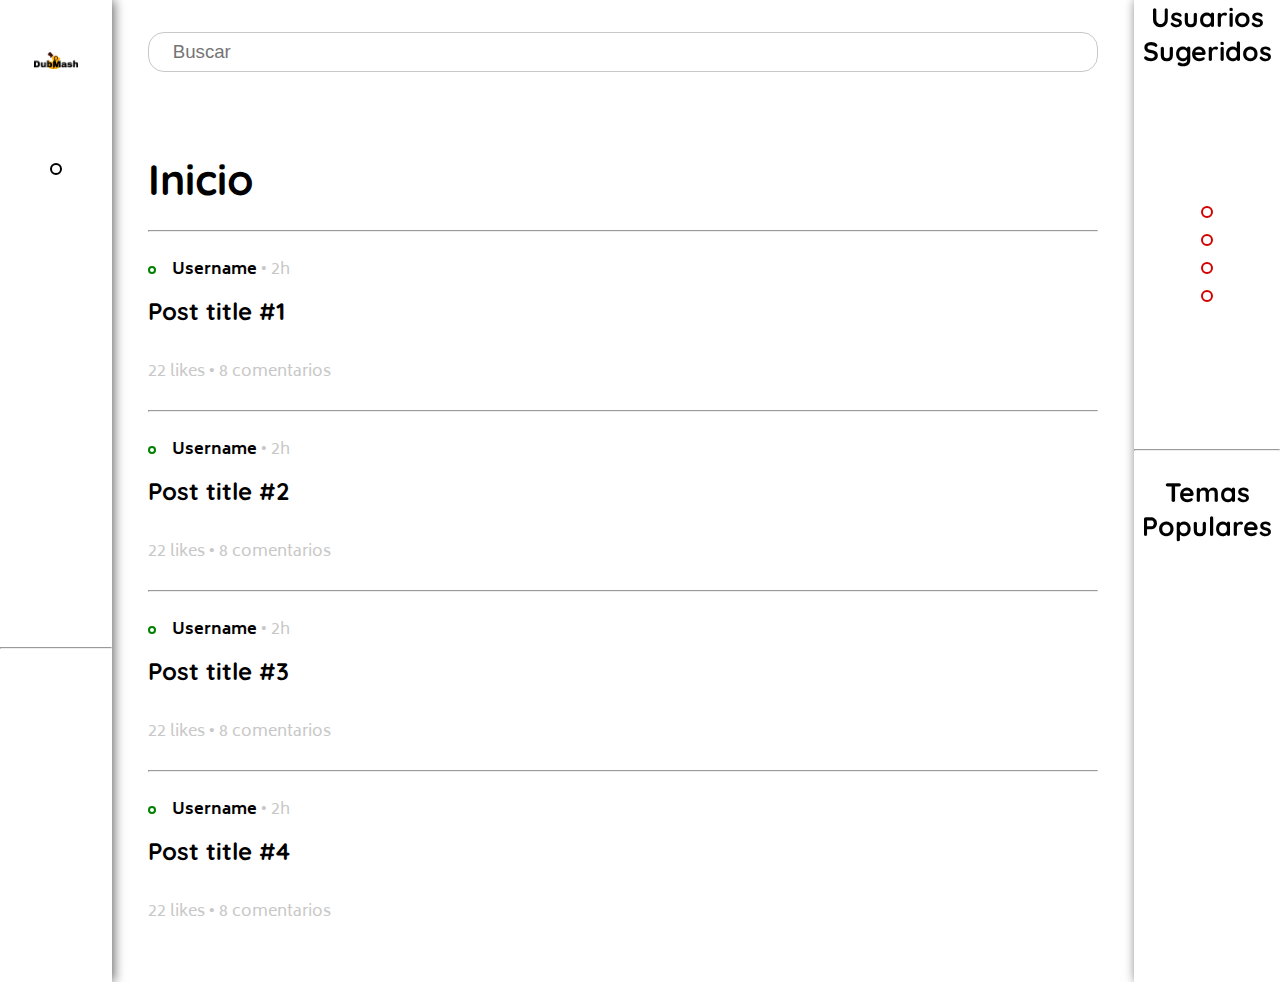
==== index.html @ 35175c41 "Se agregaron los links a otras página" ====
<!DOCTYPE html>
<html lang="en">
<head>
    <meta charset="UTF-8">
    <meta http-equiv="X-UA-Compatible" content="IE=edge">
    <meta name="viewport" content="width=device-width, initial-scale=1.0">
    <link rel="stylesheet" href="css/main.css">
    <link rel="shortcut icon" href="media/Duck.png" type="image/png">
    <script src="https://kit.fontawesome.com/f0dfed3350.js" crossorigin="anonymous"></script>
    
    <title>DubMash</title>
</head>
<body>
    <main>
        <section id="left">
            <div class="inner-l">
                <div id="logo">
                    <a href="index.html">
                        <img src="media/DubMash.png" alt="">
                    </a>
                </div>
                <div id="user-profile">
                    <div id="profile-picture">
                        <img src="https://via.placeholder.com/150" alt="">
                    </div>
                    <div id="user-data">
                        <h2><a href="ContenidoCargado.html">Username</a></h2>
                        <p>User Flair</p>
                    </div>
                </div>
                <div id="tabs">
                    <ul>
                        <li class="tab-container active-tab"><a href="index.html"><i class="fas fa-home"></i> <h4 class="tab-title">Inicio</a></h4></li>
                        <li class="tab-container"><a href="busqueda.html"><i class="fas fa-compass"></i> <h4 class="tab-title">Explorar</a></h4></li>
                        <li class="tab-container"><i class="fas fa-bookmark"></i> <h4 class="tab-title"><a href="">Guardados</a></h4></li>
                        <li class="tab-container"><i class="fas fa-bell"></i> <h4 class="tab-title"><a href="">Notificaciones</a></h4> <div class="notif-cant">4</div></li>
                        <li class="tab-container"><i class="fas fa-cog"></i> <h4 class="tab-title"><a href="">Configuracion</a></h4></li>
                    </ul>
                </div>
                <div class="separator">
                    <hr>
                    <div class="collapse">
                        <i class="fas fa-chevron-left"></i>
                    </div>
                </div>
                <div id="logout">
                    <div class="tab-container">
                        <i class="fas fa-sign-out-alt"></i>
                        <h4 class="tab-title"><a href="DubMash.html">Cerrar Sesion</a></h4>
                    </div>
                </div>
                <div id="info">
                    <p><a href="">FAQ</a> • <a href="acercade.html">Acerca de </a> • <a href="contacto.html">Contacto</a> • <a href="">Ayuda</a> • <a href="">Terminos y Condiciones</a> • <a href="">Privacidad</a></p>
                </div>
            </div>
        </section>


        <section id="center">
            <div id="search-bar">
                <i class="fas fa-search"></i>
                <input type="text" placeholder="Buscar">
            </div>

            <div id="section-title">
                <h1>Inicio</h1>
                <hr>
            </div>

            <div class="post">
                <div class="post-head">
                    <div class="post-author">
                        <div class="post-profile-picture">
                            <img src="https://via.placeholder.com/150" alt="">
                        </div>
                        <p><a href=""><b>Username</b></a>  •  2h</p>
                    </div>
                    <div class="post-options">
                        <a href=""><i class="fas fa-ellipsis-h"></i></a>
                    </div>
                </div>

                <div class="post-body">
                    <div class="post-title">
                        <h2>Post title #1</h2>
                    </div>

                    <div class="post-image">
                        <img src="https://via.placeholder.com/800x900" alt="">
                    </div>
                </div>

                <div class="post-foot">
                    <div class="post-data">
                        <p>22 likes  •  8 comentarios</p>
                    </div>
                    <div class="post-buttons">
                        <i class="far fa-heart"></i>
                        <i class="far fa-comment"></i>
                        <i class="far fa-bookmark"></i>
                    </div>
                </div>
            </div>

            <hr>
            <div class="post">
                <div class="post-head">
                    <div class="post-author">
                        <div class="post-profile-picture">
                            <img src="https://via.placeholder.com/150" alt="">
                        </div>
                        <p><a href=""><b>Username</b></a>  •  2h</p>
                    </div>
                    <div class="post-options">
                        <a href=""><i class="fas fa-ellipsis-h"></i></a>
                    </div>
                </div>

                <div class="post-body">
                    <div class="post-title">
                        <h2>Post title #2</h2>
                    </div>

                    <div class="post-image">
                        <img src="https://via.placeholder.com/500x1000" alt="">
                    </div>
                </div>

                <div class="post-foot">
                    <div class="post-data">
                        <p>22 likes  •  8 comentarios</p>
                    </div>
                    <div class="post-buttons">
                        <i class="far fa-heart"></i>
                        <i class="far fa-comment"></i>
                        <i class="far fa-bookmark"></i>
                    </div>
                </div>
            </div>

            <hr>
            <div class="post">
                <div class="post-head">
                    <div class="post-author">
                        <div class="post-profile-picture">
                            <img src="https://via.placeholder.com/150" alt="">
                        </div>
                        <p><a href=""><b>Username</b></a>  •  2h</p>
                    </div>
                    <div class="post-options">
                        <a href=""><i class="fas fa-ellipsis-h"></i></a>
                    </div>
                </div>

                <div class="post-body">
                    <div class="post-title">
                        <h2>Post title #3</h2>
                    </div>

                    <div class="post-image">
                        <img src="https://via.placeholder.com/1920x1080" alt="">
                    </div>
                </div>

                <div class="post-foot">
                    <div class="post-data">
                        <p>22 likes  •  8 comentarios</p>
                    </div>
                    <div class="post-buttons">
                        <i class="far fa-heart"></i>
                        <i class="far fa-comment"></i>
                        <i class="far fa-bookmark"></i>
                    </div>
                </div>
            </div>

            <hr>
            <div class="post">
                <div class="post-head">
                    <div class="post-author">
                        <div class="post-profile-picture">
                            <img src="https://via.placeholder.com/150" alt="">
                        </div>
                        <p><a href=""><b>Username</b></a>  •  2h</p>
                    </div>
                    <div class="post-options">
                        <a href=""><i class="fas fa-ellipsis-h"></i></a>
                    </div>
                </div>

                <div class="post-body">
                    <div class="post-title">
                        <h2>Post title #4</h2>
                    </div>

                    <div class="post-image">
                        <img src="https://via.placeholder.com/600x600" alt="">
                    </div>
                </div>

                <div class="post-foot">
                    <div class="post-data">
                        <p>22 likes  •  8 comentarios</p>
                    </div>
                    <div class="post-buttons">
                        <i class="far fa-heart"></i>
                        <i class="far fa-comment"></i>
                        <i class="far fa-bookmark"></i>
                    </div>
                </div>
            </div>

        </section>


        <section id="right">
            <div class="inner-r">
                <div class="suggestions">
                    <div class="sug-title">
                        <h1>Usuarios Sugeridos</h1>
                    </div>
                    <div class="sug-list">
                        <div class="sug-user">
                            <div class="sug-user-picture">
                                <img src="https://via.placeholder.com/150" alt="">
                            </div>
                            <div class="sug-user-data">
                                <h3>Username</h3>
                                <p>User Flair</p>
                            </div>
                            <div class="sug-user-button">
                                <button>Seguir</button>
                            </div>
                        </div>
                        <div class="sug-user">
                            <div class="sug-user-picture">
                                <img src="https://via.placeholder.com/150" alt="">
                            </div>
                            <div class="sug-user-data">
                                <h3>Username</h3>
                                <p>User Flair</p>
                            </div>
                            <div class="sug-user-button">
                                <button>Seguir</button>
                            </div>
                        </div>
                        <div class="sug-user">
                            <div class="sug-user-picture">
                                <img src="https://via.placeholder.com/150" alt="">
                            </div>
                            <div class="sug-user-data">
                                <h3>Username</h3>
                                <p>User Flair</p>
                            </div>
                            <div class="sug-user-button">
                                <button>Seguir</button>
                            </div>
                        </div>
                        <div class="sug-user">
                            <div class="sug-user-picture">
                                <img src="https://via.placeholder.com/150" alt="">
                            </div>
                            <div class="sug-user-data">
                                <h3>Username</h3>
                                <p>User Flair</p>
                            </div>
                            <div class="sug-user-button">
                                <button>Seguir</button>
                            </div>
                        </div>
                        <div class="see-more">
                            <a href="">Ver mas...</a>
                        </div>
                    </div>
                </div>
                <div class="separator">
                    <div class="collapse-2">
                        <i class="fas fa-chevron-right"></i>
                    </div>
                    <hr>
                </div>
                <div class="suggestions">
                   <div class="sug-title">
                        <h1>Temas Populares</h1>
                   </div>
                   <div class="sug-list">
                        <div class="sug-topic">
                            <div class="sug-topic-picture">
                                <img src="https://via.placeholder.com/150" alt="">
                            </div>
                            <div class="sug-topic-data">
                                <h3>Topic</h3>
                            </div>
                            <div class="sug-topic-button">
                                <i class="fas fa-star"></i>
                            </div>
                        </div>
                        <div class="sug-topic">
                            <div class="sug-topic-picture">
                                <img src="https://via.placeholder.com/150" alt="">
                            </div>
                            <div class="sug-topic-data">
                                <h3>Topic</h3>
                            </div>
                            <div class="sug-topic-button">
                                <i class="fas fa-star"></i>
                            </div>
                        </div>
                        <div class="sug-topic">
                            <div class="sug-topic-picture">
                                <img src="https://via.placeholder.com/150" alt="">
                            </div>
                            <div class="sug-topic-data">
                                <h3>Topic</h3>
                            </div>
                            <div class="sug-topic-button">
                                <i class="fas fa-star"></i>
                            </div>
                        </div>
                        <div class="sug-topic">
                            <div class="sug-topic-picture">
                                <img src="https://via.placeholder.com/150" alt="">
                            </div>
                            <div class="sug-topic-data">
                                <h3>Topic</h3>
                            </div>
                            <div class="sug-topic-button">
                                <i class="fas fa-star"></i>
                            </div>
                        </div>
                        <div class="see-more">
                            <a href="">Ver mas...</a>
                        </div>
                   </div> 
                </div>
            </div>
        </section>
    </main>
    <article class="overlay hidden">
        <div class="modal-container">
            <span class="close">&times;</span>
            <div class="modal-body">
                <div class="modal-image">
                    <img src="https://via.placeholder.com/800x900" alt="">
                    
                    <div class="post-buttons">
                        <i class="far fa-heart"></i>
                        <i class="far fa-bookmark"></i>
                    </div>
                </div>
                <div class="modal-data">
                    <div class="modal-data-head">
                        <div class="modal-user">
                            <div class="modal-profile-picture">
                                <img src="https://via.placeholder.com/150" alt="">
                            </div>
                            <p><a href=""><b>Username</b></a>  •  2h</p>
                        </div>
                        <div class="modal-description">
                            <div class="modal-title">
                                <h2>Post Title</h2>
                            </div>
                            <div class="modal-tags">
                                <p><a href="">Topic</a> <a href="">Topic</a> <a href="">Topic</a></p>
                            </div>
                        </div>
                    </div>
                    <div class="modal-data-body">
                        <div class="modal-data-title">
                            <h4>Comentarios</h4>
                        </div>
                        <div class="comments">
                            <div class="comment">
                                <div class="comment-image">
                                    <img src="https://via.placeholder.com/150" alt="">
                                </div>
                                <div class="comment-data">
                                    <h4>Username</h4>
                                    <p>Lorem ipsum dolor sit amet consectetur adipisicing elit. Voluptatibus atque, fugit suscipit possimus voluptatem hic laudantiu</p>
                                </div>
                            </div>
                            <div class="comment">
                                <div class="comment-image">
                                    <img src="https://via.placeholder.com/150" alt="">
                                </div>
                                <div class="comment-data">
                                    <h4>Username</h4>
                                    <p>Lorem ipsum dolor sit amet consectetur adipisicing elit. Voluptatibus atque, fugit suscipit possimus voluptatem hic laudantiu</p>
                                </div>
                            </div>
                            <div class="comment">
                                <div class="comment-image">
                                    <img src="https://via.placeholder.com/150" alt="">
                                </div>
                                <div class="comment-data">
                                    <h4>Username</h4>
                                    <p>Lorem ipsum dolor sit amet consectetur adipisicing elit. Voluptatibus atque, fugit suscipit possimus voluptatem hic laudantiu</p>
                                </div>
                            </div>
                            <div class="comment">
                                <div class="comment-image">
                                    <img src="https://via.placeholder.com/150" alt="">
                                </div>
                                <div class="comment-data">
                                    <h4>Username</h4>
                                    <p>Lorem ipsum dolor sit amet consectetur adipisicing elit. Voluptatibus atque, fugit suscipit possimus voluptatem hic laudantiu</p>
                                </div>
                            </div>
                            <div class="comment">
                                <div class="comment-image">
                                    <img src="https://via.placeholder.com/150" alt="">
                                </div>
                                <div class="comment-data">
                                    <h4>Username</h4>
                                    <p>Lorem ipsum dolor sit amet consectetur adipisicing elit. Voluptatibus atque, fugit suscipit possimus voluptatem hic laudantiu</p>
                                </div>
                            </div>
                        </div>
                        <div class="comment-input">
                            <input type="text" placeholder="Introduzca su Comentario">
                            <i class="fas fa-paper-plane"></i>
                        </div>
                    </div>
                </div>
            </div>
        </div>
    </article>
    
    <script src="js/script.js"></script>
</body>
</html>
---- css/main.css ----
@import url('https://fonts.googleapis.com/css2?family=Biryani:wght@400;600;700&family=Quicksand:wght@600;700&display=swap');

:root {
    --main-color: #162A9C;
  }

*{
    padding: 0;
    margin: 0;
    box-sizing: border-box;
    list-style: none;
    text-decoration: none;
}

body{
    height: 100vh;
    scrollbar-width: none;
    -ms-overflow-style: none;
}

body::-webkit-scrollbar{
    display: none;
}

a, p, i{
    color: #c8c8c8;
    transition: 0.25s;
}

a:hover{
    color: var(--main-color);
}

i{
    font-size: 24pt;
}

i:hover{
    cursor: pointer;
}

h1, h2{
    font-family: 'Quicksand', sans-serif;
    font-weight: bold;
}

h3, h4, h5, h6, p, a, button{
    font-family: 'Biryani', sans-serif;
}

b{
    color: #000;
}

button{
    background-color: var(--main-color);
    color: #ffffff;
}

input:focus{
    outline: none;
}

main{
    display: grid;
    grid-template-columns: 0.25fr 0.45fr 0.25fr;
    height: 100%;
    justify-content: space-between;
}

#left{
    box-shadow: 2px 0px 11px 0px rgba(0,0,0,0.6);
    background-color: #fff;
    min-height: 100vh;
}

.inner-l{
    display: grid;
    grid-template-rows:0.14fr 0.11fr 0.34fr 0.06fr 0.06fr 0.29fr ;
    height: 100vh;
    position: sticky;
    top: 0;
}

#center{
    padding: 2rem 0 ;
    grid-column: 2;
}

#right{
    right: 0;
    box-shadow: 2px 0px 11px 0px rgba(0,0,0,0.6);
    background-color: #fff;
    min-height: 100vh;
}

.inner-r{
    display: grid;
    grid-template-rows: 0.5fr 0.06fr 0.5fr;
    min-height: 100vh;
    position: sticky;
    top: 0
}

#logo{
    display: flex;
}

#logo a{
    display: flex;
    align-items: center;
    justify-content: center;
}

#logo img{
    max-width: 40%;
    align-self: center;
}

#user-profile{
    display: flex;
    align-items: center;
    padding-left: 5rem;
}

#profile-picture{
    border: 2px solid #000;
    display: flex;
    border-radius: 50%;
    padding: 4px;
}

#profile-picture img{
    align-self: center;
    max-width: 57px;
    border-radius: 50%;
}

#user-data{
    padding-left: 1rem;
}

#user-data a{
    color: #000;
}

#tabs{
    padding: 1rem 0;
    padding-left: 5rem;
}

#tabs ul{
    height: 100%;
    display: flex;
    flex-direction: column;
    justify-content: space-around;
}

.tab-container{
    display: flex;
    align-items: center;
}

.tab-container:hover{
    cursor: pointer;
}

.tab-container:hover a, .tab-container:hover i{
    color: var(--main-color);
}

.tab-title{
    margin-left: 1rem;
}

.active-tab{
    border-right: 10px solid var(--main-color);
}

.active-tab a, .active-tab i{
    color: var(--main-color);
}

.notif-cant{
    background-color: #000;
    border-radius: 50%;
    text-align: center;
    margin-left: 5rem;
    padding: 0.2rem;
    width: 20px;
    height: 20px;
    color: #ffffff;
    font-family: 'Biryani', sans-serif;
    font-size: 7pt;
    transition: 0.25s;
}

.tab-container:hover .notif-cant{
    background-color: #E2336B;
}

.separator{
    display: flex;
    justify-content: space-between;
    align-items: center;
}

.separator hr{
    width: 100%;
    height: 1px;
}

.collapse{
    background-color: var(--main-color);
    border-radius: 50% 0 0 50%;
    padding: 0.75rem;
}

.collapse:hover, .collapse-2:hover{
    cursor: pointer;
}

.collapse:hover i, .collapse-2:hover i{
    color: #ffffff;
}

#logout{
    display: flex;
    align-items: center;
    justify-content: space-around;
    padding-left: 5rem;
}

#logout div{
    width: 100%;
}

#info{
    display: flex;
    align-content:flex-end;
    padding: 0.75rem 5rem;
}

#info p{
    margin-top: auto;
    font-size: 8pt;
}

#search-bar{
    display: flex;
    padding: 0.5rem 1rem;
    border: 1px solid #c8c8c8;
    align-items: center;
    border-radius: 16px;
}

#search-bar input{
    border: none;
    width: 100%;
    font-size: 14pt;
    padding-left: 0.5rem;
}

#search-bar i{
    font-size: 12pt;
}

.suggestions{
    display: grid;
    max-height: 100%;
}

.sug-title{
    text-align: center;
    font-size: 16pt;
}

.sug-list{
    max-height: 60%;
    padding: 1rem 0;
}

.sug-user, .sug-topic{
    display: flex;
    align-items: center;
    padding-left: 3rem;
    margin-top: 1rem;
}

.sug-user:hover, .sug-topic:hover{
    cursor: pointer;
}

.sug-user-picture{
    border: 2px solid rgb(212, 0, 0);
    display: flex;
    border-radius: 50%;
    padding: 4px;
    transition: 0.25s;
}

.sug-user-picture img{
    align-self: center;
    max-width: 45px;
    max-height: auto;
    border-radius: 50%;
}

.sug-user-picture:hover, .sug-topic-picture:hover{
    transform: scale(1.1);
}

.sug-user-data, .sug-topic-data{
    padding-left: 1rem;
    line-height: 14pt;
}

.sug-user-data:hover h3, .sug-topic-data:hover h3{
    text-decoration: underline;
}

.sug-user-button, .sug-topic-button{
    width: 100%;
    text-align: end;
    padding-right: 1rem;
}

.sug-user-button button{
    font-weight: bold;
    padding: 0.25rem 1rem;
    border-radius: 8px;
    transition: 0.25s;
}

.sug-user-button button:hover{
    background-color: var(--main-color);
    cursor: pointer;
}

.sug-topic-picture{
    transition: 0.25s;
}

.sug-topic-picture img{
    max-width: 45px;
}

.sug-topic-button:hover i{
    color: var(--main-color);
}

.see-more{
    text-align: right;
    margin-top: 1rem;
    padding-right: 1rem;
}

.collapse-2{
    background-color: var(--main-color);
    border-radius: 0 50% 50% 0;
    padding: 0.75rem;
}

#section-title{
    margin-top: 5rem;
    font-size: 16pt;
}

#section-title hr{
    margin-top: 1.5rem;
}

.post{
    margin: 1.5rem 0;
}

.post-head{
    display: flex;
    justify-content: space-between;
    margin-bottom: 0.75rem;
}


.post-author{
    display: flex;
    align-items: center;
}

.post-profile-picture{
    border: 2px solid green;
    padding: 2px;
    border-radius: 50%;
    transition: 0.25s;
    display: flex;
    margin-right: 1rem;
}

.post-profile-picture:hover{
    transform: scale(1.1);
    cursor: pointer;
}

.post-profile-picture img{
    border-radius: 50%;
    max-width: 30px;
}

i:hover{
    color: var(--main-color);
}

.post-image{
    display: flex;
    justify-content: center;
    margin-top: 1rem;
}

.post-image:hover{
    cursor: pointer;
}

.post-image img{
    max-width: 80%;
    max-height: 80vh;
}

.post-foot{
    margin-top: 1rem;
    display: flex;
    justify-content: space-between;
}

.post-buttons{
    width: 15%;
    display: flex;
    justify-content: space-around;
}

@keyframes fade-in {
    from {
      opacity: 0;
    }
    to {
      opacity: 1;
    }
  }

.hidden{
    visibility: hidden;
    opacity: 0;
}

.overlay{
    display: flex;
    justify-content: center;
    align-items: center;
    position: fixed;
    z-index: 1;
    left: 0;
    top: 0;
    width: 100vw;
    height: 100vh;
    overflow: auto;
    background-color: rgb(0,0,0);
    background-color: rgba(0,0,0,0.4);
    transition: 0.3s;
}

.modal-container{
    background-color: #ffffff;
    width: 70%;
    height: 80%;
    padding: 2rem;
    border-radius: 8px;
}

.close {
    color: #aaa;
    float: right;
    font-size: 28px;
    font-weight: bold;
  }

.close:hover, .close:focus {
  color: black;
  text-decoration: none;
  cursor: pointer;
}

.modal-body{
    height: 100%;
    display: flex;
    justify-content: space-around;
    align-items: center;
}

.modal-body > div{
    margin: 0 0.5rem;
}

.modal-image{
    display: flex;
    align-items: center;
    justify-content: center;
    flex-direction: column;
    height: 100%;
    width: 60%;
}

.modal-image img{
    align-self: center;
    min-width: 50%;
    max-width: 100%;
    max-height: 100%;
    box-shadow: 0px 5px 8px 1px rgba(0,0,0,0.16);
}

.modal-image .post-buttons{
    width: 50%;
    margin-top: 1rem;
}

.modal-user{
    display: flex;
    align-items: center;
}

.modal-profile-picture{
    border: 2px solid rgb(143, 69, 0);
    display: flex;
    border-radius: 50%;
    padding: 4px;
    transition: 0.25s;
    margin-right: 1rem;
}

.modal-profile-picture:hover{
    transform: scale(1.1);
}

.modal-profile-picture img{
    align-self: center;
    max-width: 45px;
    border-radius: 50%;
}

.modal-description{
    margin: 0.5rem 0;
}

.modal-tags{
    margin-top: 0.5rem;
}

.modal-tags a{
    font-size: 9pt;
    color: #334de2;
}

.modal-tags p{
    word-spacing: 0.5rem;
}

.modal-data-title h4{
    color: #c8c8c8;
}

.comments{
    max-height:25vh;
    overflow-y: auto;
    padding: 0 0.75rem;
    scroll-behavior: smooth;
}

.comment{
    display: flex;
    align-items: flex-start;
    margin: 1rem 0;
    background-color: #fff;
    box-shadow: 0px 0px 14px 0px rgba(0,0,0,0.52);
    padding: 1rem 0.5rem;
    border-radius: 8px;
}

.comment-image{
    border: 2px solid rgb(178, 11, 184);
    display: flex;
    border-radius: 50%;
    padding: 4px;
    transition: 0.25s;
    margin-right: 1rem;
}

.comment-image img{
    align-self: center;
    max-width: 35px;
    border-radius: 50%;
}

.comment-data p{
    font-size: 10pt;
    color: #a8a8a8;
}

.comment-input{
    margin-top: 1rem;
    display: flex;
    padding: 0.5rem 0.75rem;
    border: 1px solid #c8c8c8;
    align-items: center;
    border-radius: 16px;
}

.comment-input input{
    border: none;
    width: 100%;
    font-size: 12pt;
    padding-left: 0.5rem;
}

.comment-input i{
    font-size: 12pt;
}

@media only screen and (max-width: 1400px) {
    main{
        grid-template-columns: 0.1fr 0.85fr 0.1fr;
        column-gap: 0.5rem;
    }

    .tab-title, #user-data, .sug-user-button, .sug-user-data, .see-more, .sug-topic-button, .sug-topic-data, #info, .notif-cant, .separator div{
        display: none;
    }

    #user-profile, #tabs, .tab-container, #logout, .sug-user, .sug-topic{
        padding-left: 0;
        justify-content: center;
    }

    .sug-title{
        font-size: 10pt;
        padding: 0 0.5rem;
    }

    .modal-container{
        width: 80%;
        height: 90%;
        padding: 1rem;
        border-radius: 8px;
    }

    .modal-body{
        flex-direction: column;
        align-content: space-around;
        justify-content: center;
        padding-top: 0;
    }

    .modal-image{
        max-height: 30%;
        max-width: 100%;
        min-width: none;
        padding-top: 1rem;
    }

    .modal-image img{
        max-height: 100%;
    }

    #profile-picture img{
        align-self: center;
        max-width: 47px;
        border-radius: 50%;
    }

    .inner-l{
        grid-template-rows:0.14fr 0.11fr auto 0.06fr 0.06fr 0.2fr ;

    }

    .post-buttons{
        width: 30%;
    }

  }
.hide{
    display: none !important;
}

.lockScroll{
    overflow: hidden;
}

.collapseL{
    grid-template-columns: 0.1fr 1fr 0.25fr;
    column-gap: 1rem;
}
.collapseR{
    grid-template-columns: 0.25fr 1fr 0.1fr;
    column-gap: 1rem;
}
.collapseBoth{
    grid-template-columns: 0.1fr 0.9fr 0.1fr;
    column-gap: 1rem;
}
.collapsePad{
    padding-left: 0 !important;
    justify-content: center;
}

.collapseTitle{
    font-size: 10pt;
    padding: 0 0.5rem;
}

.activeIcon{
    color: var(--main-color);
}
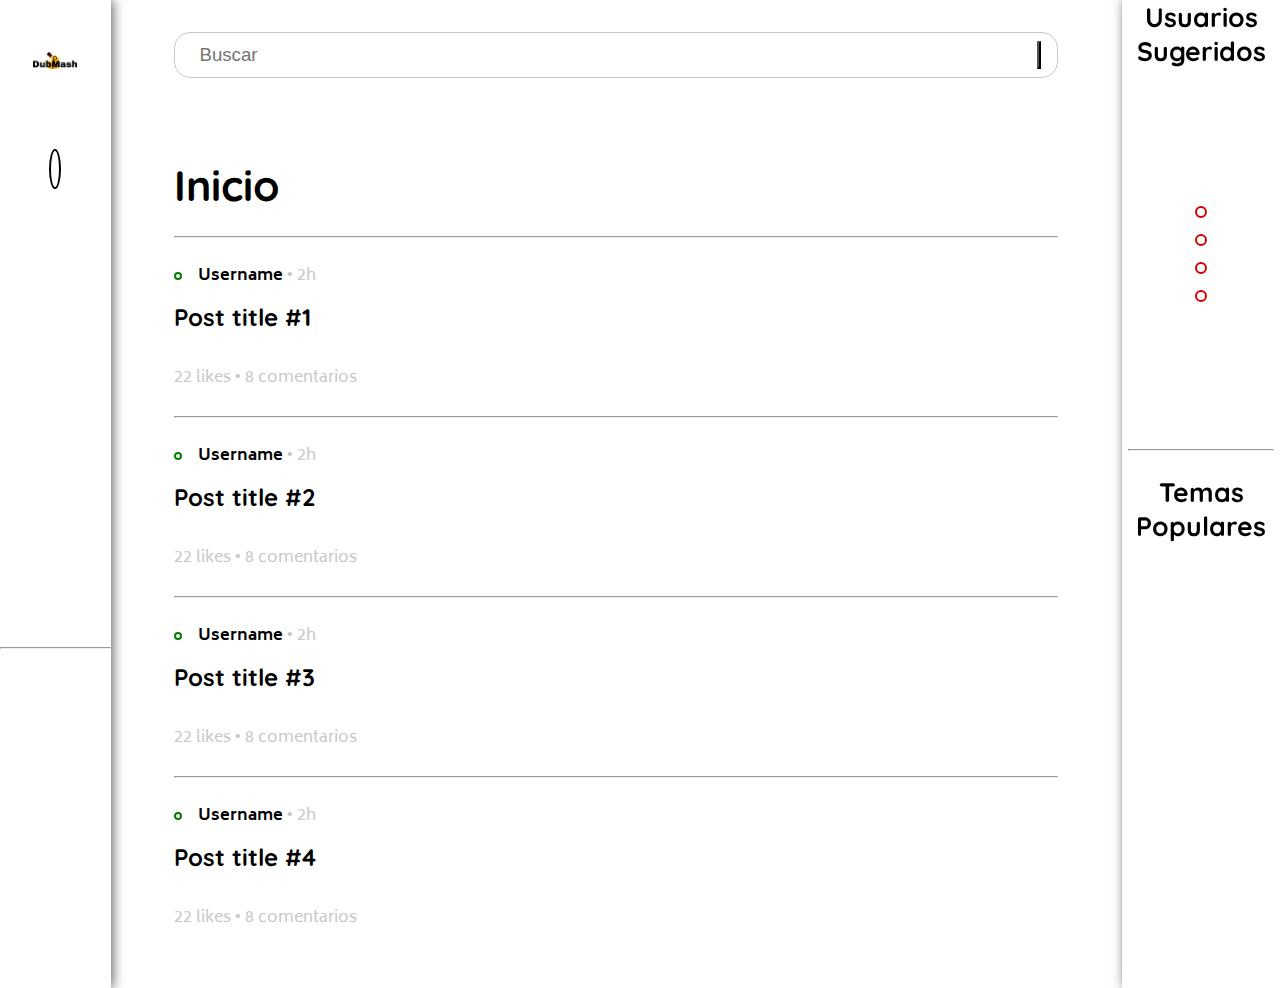
==== commit 9a3e99bd: "Se hicieron varios cambios en todo" ====
--- a/index.html
+++ b/index.html
@@ -21,20 +21,20 @@
                 </div>
                 <div id="user-profile">
                     <div id="profile-picture">
-                        <img src="https://via.placeholder.com/150" alt="">
+                        <a href="ContenidoCargado.html"><img src="https://via.placeholder.com/150" alt=""></a>
                     </div>
                     <div id="user-data">
-                        <h2><a href="ContenidoCargado.html">Username</a></h2>
+                        <h2><a href="">Username</a></h2>
                         <p>User Flair</p>
                     </div>
                 </div>
                 <div id="tabs">
                     <ul>
-                        <li class="tab-container active-tab"><a href="index.html"><i class="fas fa-home"></i> <h4 class="tab-title">Inicio</a></h4></li>
-                        <li class="tab-container"><a href="busqueda.html"><i class="fas fa-compass"></i> <h4 class="tab-title">Explorar</a></h4></li>
-                        <li class="tab-container"><i class="fas fa-bookmark"></i> <h4 class="tab-title"><a href="">Guardados</a></h4></li>
+                        <li class="tab-container active-tab"><a href="index.html"><i class="fas fa-home"></i> <h4 class="tab-title"><a href="">Inicio</a></a></h4></li>
+                        <li class="tab-container"><a href="busqueda.html"><i class="fas fa-compass"></i> <h4 class="tab-title"><a href="">Explorar</a></a></h4></li>
+                        <li class="tab-container"><a href="busqueda.html"></a><i class="fas fa-bookmark"></i> <h4 class="tab-title"><a href="">Guardados</a></h4></li>
                         <li class="tab-container"><i class="fas fa-bell"></i> <h4 class="tab-title"><a href="">Notificaciones</a></h4> <div class="notif-cant">4</div></li>
-                        <li class="tab-container"><i class="fas fa-cog"></i> <h4 class="tab-title"><a href="">Configuracion</a></h4></li>
+                        <li class="tab-container"><a href="acercade.html"></a><i class="fas fa-cog"></i> <h4 class="tab-title"><a href="">Configuracion</a></a></h4></li>
                     </ul>
                 </div>
                 <div class="separator">
@@ -57,10 +57,13 @@
 
 
         <section id="center">
-            <div id="search-bar">
-                <i class="fas fa-search"></i>
-                <input type="text" placeholder="Buscar">
-            </div>
+            <form role="search" id="search-bar">
+                <i class="fas fa-search" id="query1"></i>
+                <input type="text" id="textobusqueda" placeholder="Buscar">
+                <button>
+                  <svg viewBox="0 0 1024 1024"><path class="path1" d="M848.471 928l-263.059-263.059c-48.941 36.706-110.118 55.059-177.412 55.059-171.294 0-312-140.706-312-312s140.706-312 312-312c171.294 0 312 140.706 312 312 0 67.294-24.471 128.471-55.059 177.412l263.059 263.059-79.529 79.529zM189.623 408.078c0 121.364 97.091 218.455 218.455 218.455s218.455-97.091 218.455-218.455c0-121.364-103.159-218.455-218.455-218.455-121.364 0-218.455 97.091-218.455 218.455z"></path></svg>
+                </button>
+            </form>
 
             <div id="section-title">
                 <h1>Inicio</h1>
--- a/css/main.css
+++ b/css/main.css
@@ -85,6 +85,8 @@
 #center{
     padding: 2rem 0 ;
     grid-column: 2;
+    margin-left: 3%;
+    margin-right: 3%;
 }
 
 #right{
@@ -92,6 +94,8 @@
     box-shadow: 2px 0px 11px 0px rgba(0,0,0,0.6);
     background-color: #fff;
     min-height: 100vh;
+    padding-left: 6px;
+    padding-right: 6px;
 }
 
 .inner-r{
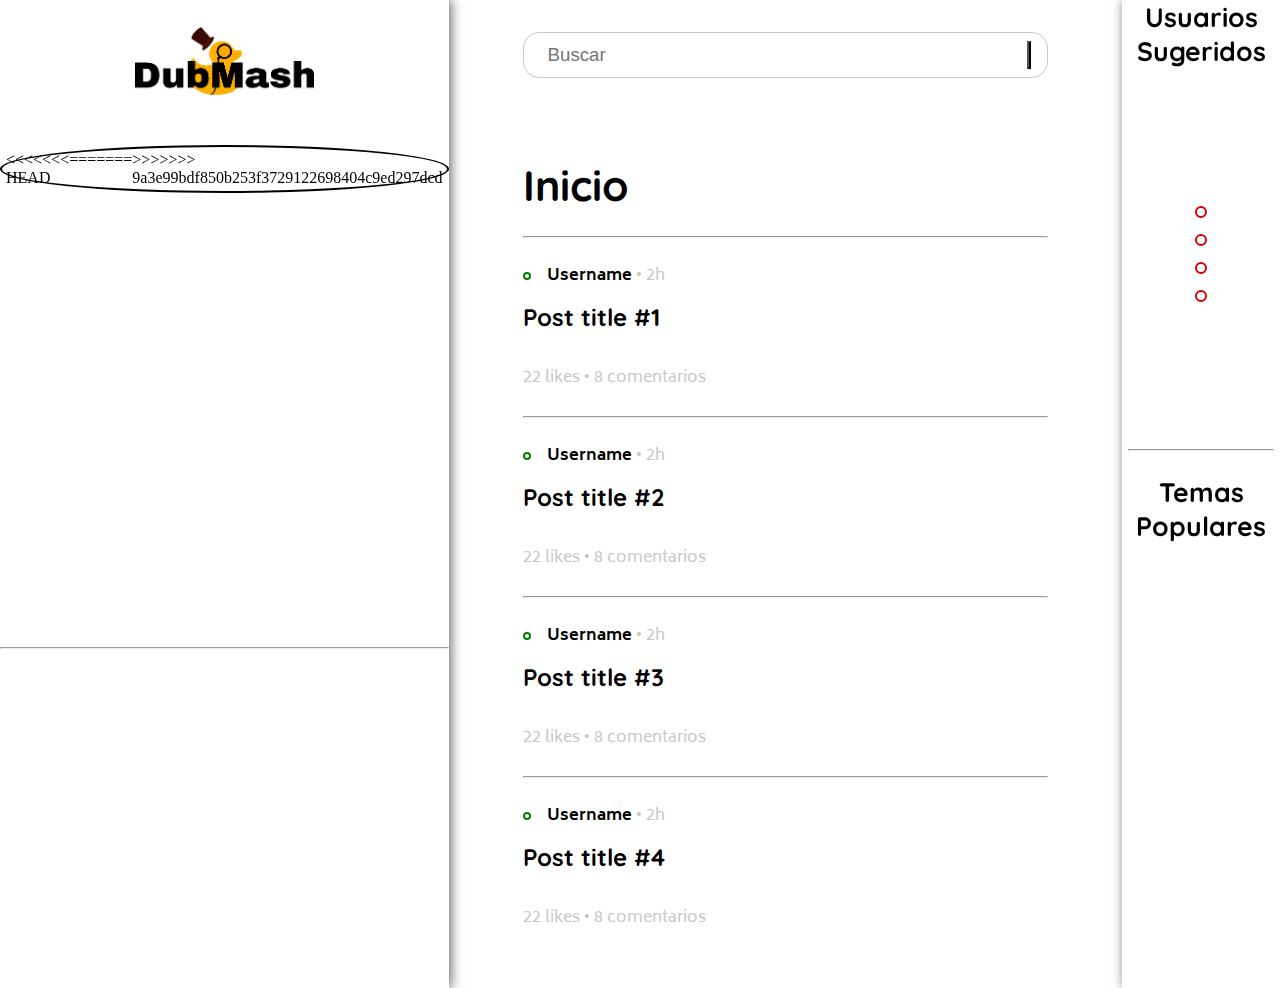
==== commit de1709ca: "se realiza pull de ultimos comits realizados  Please enter a commit message to explain why this merg" ====
--- a/index.html
+++ b/index.html
@@ -21,7 +21,11 @@
                 </div>
                 <div id="user-profile">
                     <div id="profile-picture">
+<<<<<<< HEAD
+                        <img src="https://i.pinimg.com/564x/bf/1c/3e/bf1c3e8a1a100c1d56d1c089934899fc.jpg" alt="">
+=======
                         <a href="ContenidoCargado.html"><img src="https://via.placeholder.com/150" alt=""></a>
+>>>>>>> 9a3e99bdf850b253f3729122698404c9ed297dcd
                     </div>
                     <div id="user-data">
                         <h2><a href="">Username</a></h2>
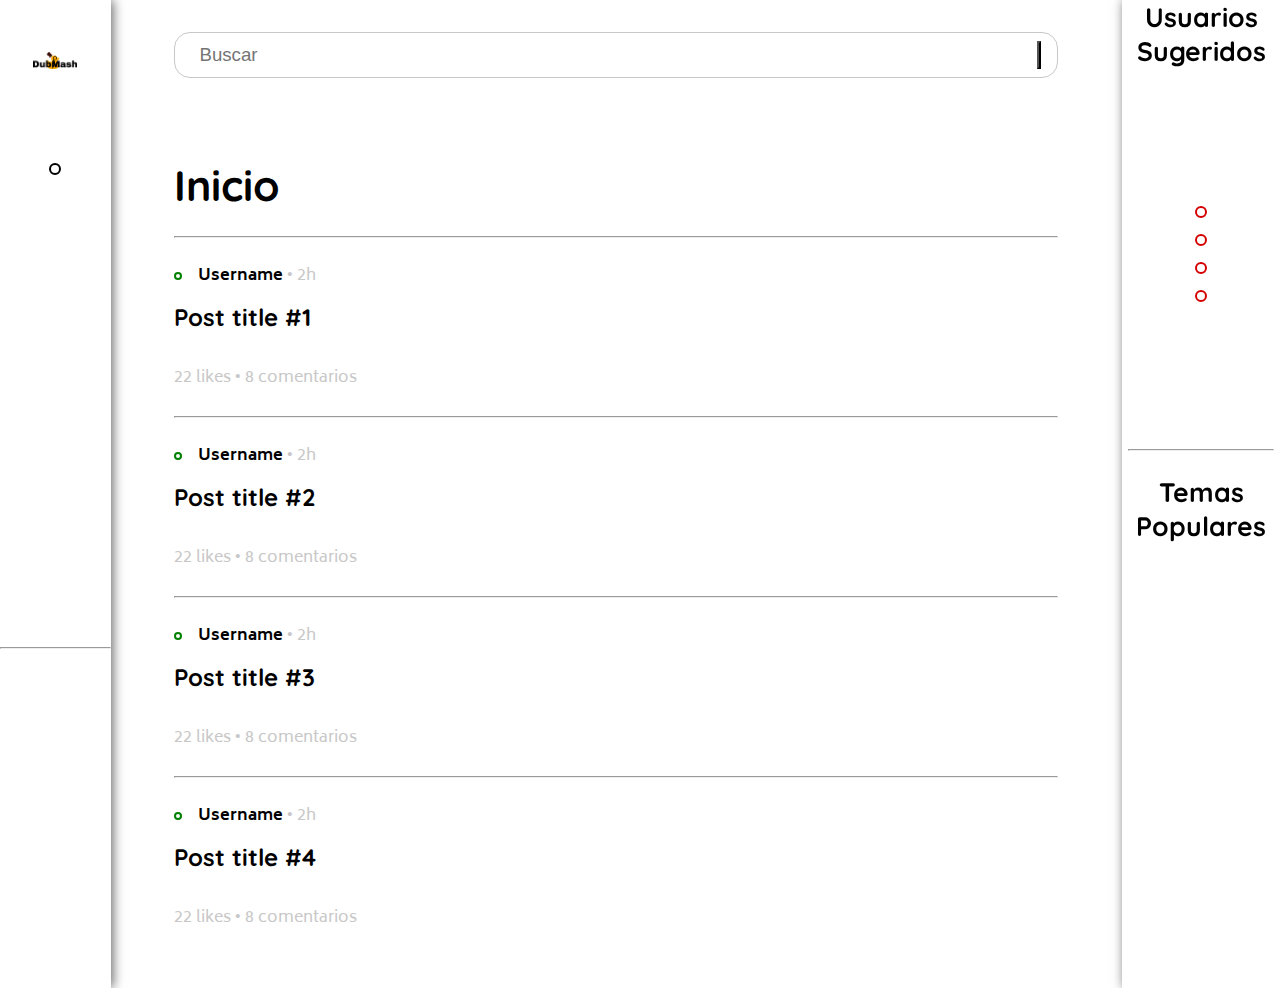
==== commit 83b19508: "merge hdhhd Merge branch 'master' of https://github.com/anagabs/Dubmash" ====
--- a/index.html
+++ b/index.html
@@ -21,11 +21,7 @@
                 </div>
                 <div id="user-profile">
                     <div id="profile-picture">
-<<<<<<< HEAD
                         <img src="https://i.pinimg.com/564x/bf/1c/3e/bf1c3e8a1a100c1d56d1c089934899fc.jpg" alt="">
-=======
-                        <a href="ContenidoCargado.html"><img src="https://via.placeholder.com/150" alt=""></a>
->>>>>>> 9a3e99bdf850b253f3729122698404c9ed297dcd
                     </div>
                     <div id="user-data">
                         <h2><a href="">Username</a></h2>
--- a/css/main.css
+++ b/css/main.css
@@ -719,4 +719,9 @@
 
 .activeIcon{
     color: var(--main-color);
-}+}
+
+.SubirArchivop p{
+    color: black;
+    font-weight: bold;
+}
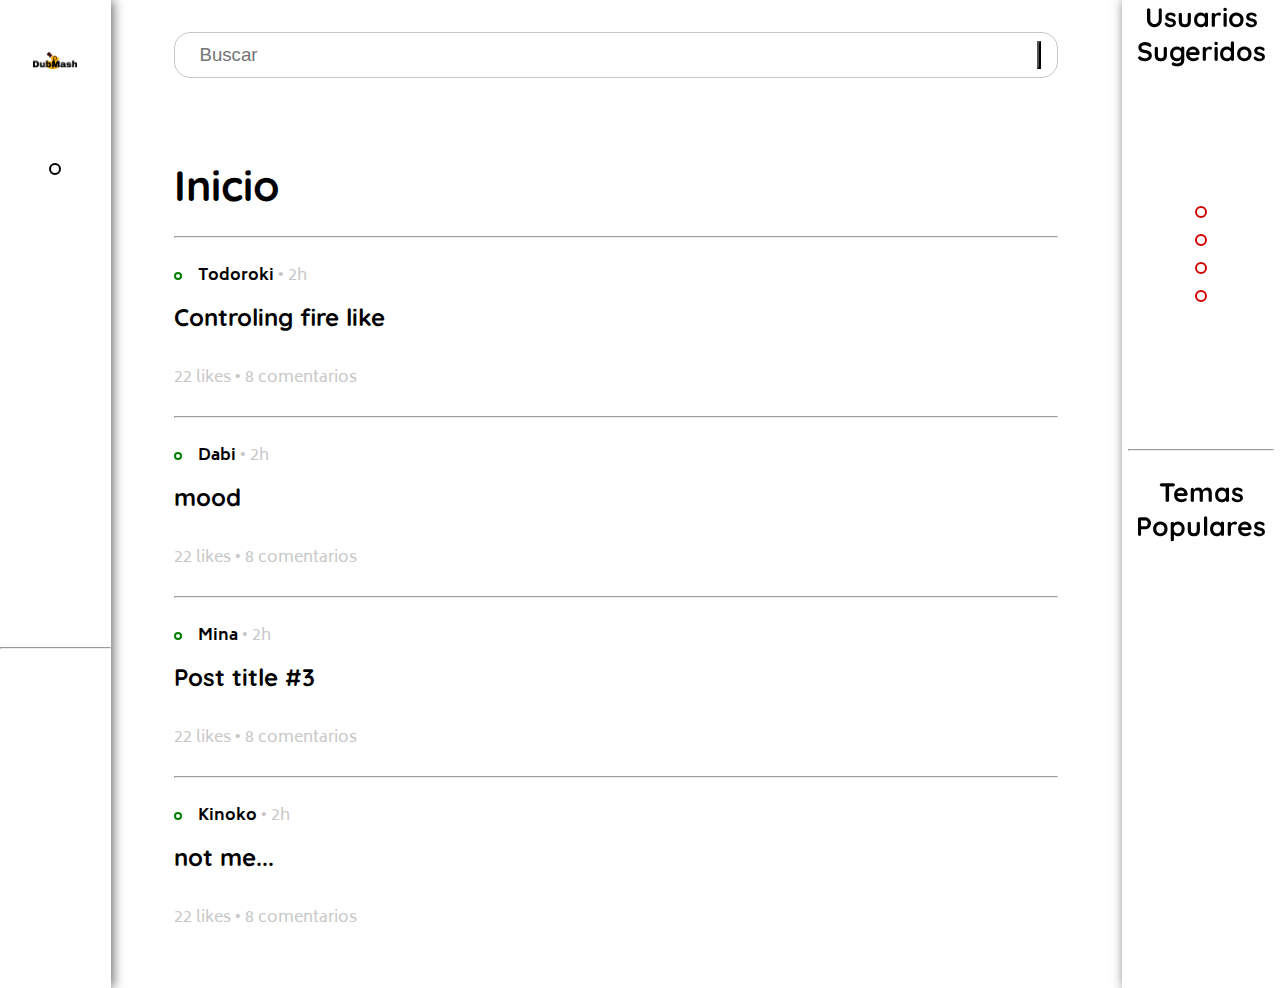
==== commit b047478b: "Actualize todo porque agregue las imagenes de todo y ya no parece un wireframe" ====
--- a/index.html
+++ b/index.html
@@ -24,8 +24,8 @@
                         <img src="https://i.pinimg.com/564x/bf/1c/3e/bf1c3e8a1a100c1d56d1c089934899fc.jpg" alt="">
                     </div>
                     <div id="user-data">
-                        <h2><a href="">Username</a></h2>
-                        <p>User Flair</p>
+                        <h2><a href="">@CiniMini04</a></h2>
+                        <p>Tokoyami</p>
                     </div>
                 </div>
                 <div id="tabs">
@@ -61,7 +61,7 @@
                 <i class="fas fa-search" id="query1"></i>
                 <input type="text" id="textobusqueda" placeholder="Buscar">
                 <button>
-                  <svg viewBox="0 0 1024 1024"><path class="path1" d="M848.471 928l-263.059-263.059c-48.941 36.706-110.118 55.059-177.412 55.059-171.294 0-312-140.706-312-312s140.706-312 312-312c171.294 0 312 140.706 312 312 0 67.294-24.471 128.471-55.059 177.412l263.059 263.059-79.529 79.529zM189.623 408.078c0 121.364 97.091 218.455 218.455 218.455s218.455-97.091 218.455-218.455c0-121.364-103.159-218.455-218.455-218.455-121.364 0-218.455 97.091-218.455 218.455z"></path></svg>
+                    <svg viewBox="0 0 1024 1024"><path class="path1" d="M848.471 928l-263.059-263.059c-48.941 36.706-110.118 55.059-177.412 55.059-171.294 0-312-140.706-312-312s140.706-312 312-312c171.294 0 312 140.706 312 312 0 67.294-24.471 128.471-55.059 177.412l263.059 263.059-79.529 79.529zM189.623 408.078c0 121.364 97.091 218.455 218.455 218.455s218.455-97.091 218.455-218.455c0-121.364-103.159-218.455-218.455-218.455-121.364 0-218.455 97.091-218.455 218.455z"></path></svg>
                 </button>
             </form>
 
@@ -74,9 +74,9 @@
                 <div class="post-head">
                     <div class="post-author">
                         <div class="post-profile-picture">
-                            <img src="https://via.placeholder.com/150" alt="">
-                        </div>
-                        <p><a href=""><b>Username</b></a>  •  2h</p>
+                            <img src="https://i.pinimg.com/564x/91/b3/87/91b387122b0320d8a61b71b6d308c3ba.jpg" alt="">
+                        </div>
+                        <p><a href=""><b>Todoroki</b></a>  •  2h</p>
                     </div>
                     <div class="post-options">
                         <a href=""><i class="fas fa-ellipsis-h"></i></a>
@@ -85,11 +85,11 @@
 
                 <div class="post-body">
                     <div class="post-title">
-                        <h2>Post title #1</h2>
+                        <h2>Controling fire like</h2>
                     </div>
 
                     <div class="post-image">
-                        <img src="https://via.placeholder.com/800x900" alt="">
+                        <img src="https://i.pinimg.com/564x/cf/0b/fe/cf0bfec3e4d0ee19aa4178d3a7e7c6c3.jpg" alt="">
                     </div>
                 </div>
 
@@ -110,9 +110,9 @@
                 <div class="post-head">
                     <div class="post-author">
                         <div class="post-profile-picture">
-                            <img src="https://via.placeholder.com/150" alt="">
-                        </div>
-                        <p><a href=""><b>Username</b></a>  •  2h</p>
+                            <img src="https://i.pinimg.com/236x/3c/64/d6/3c64d6fdb35f9c1a3b2126b61a2e0d43.jpg" alt="">
+                        </div>
+                        <p><a href=""><b>Dabi</b></a>  •  2h</p>
                     </div>
                     <div class="post-options">
                         <a href=""><i class="fas fa-ellipsis-h"></i></a>
@@ -121,11 +121,11 @@
 
                 <div class="post-body">
                     <div class="post-title">
-                        <h2>Post title #2</h2>
+                        <h2>mood</h2>
                     </div>
 
                     <div class="post-image">
-                        <img src="https://via.placeholder.com/500x1000" alt="">
+                        <img src="https://i.pinimg.com/564x/bb/26/bc/bb26bcb12bf632c5077fcc164f364f48.jpg" alt="">
                     </div>
                 </div>
 
@@ -146,9 +146,9 @@
                 <div class="post-head">
                     <div class="post-author">
                         <div class="post-profile-picture">
-                            <img src="https://via.placeholder.com/150" alt="">
-                        </div>
-                        <p><a href=""><b>Username</b></a>  •  2h</p>
+                            <img src="https://i.pinimg.com/564x/7f/c6/ec/7fc6ec2760e4c1bfd0b54e8110ceb274.jpg" alt="">
+                        </div>
+                        <p><a href=""><b>Mina</b></a>  •  2h</p>
                     </div>
                     <div class="post-options">
                         <a href=""><i class="fas fa-ellipsis-h"></i></a>
@@ -161,7 +161,7 @@
                     </div>
 
                     <div class="post-image">
-                        <img src="https://via.placeholder.com/1920x1080" alt="">
+                        <img src="https://i.pinimg.com/564x/e8/a8/25/e8a825f4aad8c1e0a29f65235b5075aa.jpg" alt="">
                     </div>
                 </div>
 
@@ -182,9 +182,9 @@
                 <div class="post-head">
                     <div class="post-author">
                         <div class="post-profile-picture">
-                            <img src="https://via.placeholder.com/150" alt="">
-                        </div>
-                        <p><a href=""><b>Username</b></a>  •  2h</p>
+                            <img src="https://i.pinimg.com/564x/dd/5e/8e/dd5e8ef0d7d0bf0e5a0bb5f3e51376f6.jpg" alt="">
+                        </div>
+                        <p><a href=""><b>Kinoko</b></a>  •  2h</p>
                     </div>
                     <div class="post-options">
                         <a href=""><i class="fas fa-ellipsis-h"></i></a>
@@ -193,11 +193,11 @@
 
                 <div class="post-body">
                     <div class="post-title">
-                        <h2>Post title #4</h2>
+                        <h2>not me...</h2>
                     </div>
 
                     <div class="post-image">
-                        <img src="https://via.placeholder.com/600x600" alt="">
+                        <img src="https://i.pinimg.com/564x/8d/c4/2f/8dc42f1c429b00696438cd1b7d8ee172.jpg" alt="">
                     </div>
                 </div>
 
@@ -225,11 +225,11 @@
                     <div class="sug-list">
                         <div class="sug-user">
                             <div class="sug-user-picture">
-                                <img src="https://via.placeholder.com/150" alt="">
+                                <img src="https://i.pinimg.com/564x/d3/a1/1c/d3a11cf455a40d4c3edc6ba2bb4f9e53.jpg" alt="">
                             </div>
                             <div class="sug-user-data">
-                                <h3>Username</h3>
-                                <p>User Flair</p>
+                                <h3>AngryFire</h3>
+                                <p>Bakugo</p>
                             </div>
                             <div class="sug-user-button">
                                 <button>Seguir</button>
@@ -237,11 +237,11 @@
                         </div>
                         <div class="sug-user">
                             <div class="sug-user-picture">
-                                <img src="https://via.placeholder.com/150" alt="">
+                                <img src="https://i.pinimg.com/564x/35/5b/11/355b116454063a6c3af665b62c6d94c8.jpg" alt="">
                             </div>
                             <div class="sug-user-data">
-                                <h3>Username</h3>
-                                <p>User Flair</p>
+                                <h3>Momo</h3>
+                                <p>Yaoyorozu</p>
                             </div>
                             <div class="sug-user-button">
                                 <button>Seguir</button>
@@ -249,11 +249,11 @@
                         </div>
                         <div class="sug-user">
                             <div class="sug-user-picture">
-                                <img src="https://via.placeholder.com/150" alt="">
+                                <img src="https://i.pinimg.com/474x/22/cf/2f/22cf2fd3e861a6bdcaf29006d68a7dd7.jpg" alt="">
                             </div>
                             <div class="sug-user-data">
-                                <h3>Username</h3>
-                                <p>User Flair</p>
+                                <h3>Uravity</h3>
+                                <p>Ochaco</p>
                             </div>
                             <div class="sug-user-button">
                                 <button>Seguir</button>
@@ -261,11 +261,11 @@
                         </div>
                         <div class="sug-user">
                             <div class="sug-user-picture">
-                                <img src="https://via.placeholder.com/150" alt="">
+                                <img src="https://i.pinimg.com/564x/2c/2c/3d/2c2c3df27586cbfa614829529a2b9621.jpg" alt="">
                             </div>
                             <div class="sug-user-data">
-                                <h3>Username</h3>
-                                <p>User Flair</p>
+                                <h3>Deku</h3>
+                                <p>Midoriya</p>
                             </div>
                             <div class="sug-user-button">
                                 <button>Seguir</button>
@@ -289,10 +289,10 @@
                    <div class="sug-list">
                         <div class="sug-topic">
                             <div class="sug-topic-picture">
-                                <img src="https://via.placeholder.com/150" alt="">
+                                <img src="https://i.pinimg.com/564x/47/f5/a8/47f5a83ac5fdea3eaa462aa645a72bb9.jpg" alt="">
                             </div>
                             <div class="sug-topic-data">
-                                <h3>Topic</h3>
+                                <h3>Cardi</h3>
                             </div>
                             <div class="sug-topic-button">
                                 <i class="fas fa-star"></i>
@@ -300,10 +300,10 @@
                         </div>
                         <div class="sug-topic">
                             <div class="sug-topic-picture">
-                                <img src="https://via.placeholder.com/150" alt="">
+                                <img src="https://i.pinimg.com/564x/b8/0f/70/b80f70409611cbb9ec27aecd96c59f4e.jpg" alt="">
                             </div>
                             <div class="sug-topic-data">
-                                <h3>Topic</h3>
+                                <h3>Dogies</h3>
                             </div>
                             <div class="sug-topic-button">
                                 <i class="fas fa-star"></i>
@@ -311,10 +311,10 @@
                         </div>
                         <div class="sug-topic">
                             <div class="sug-topic-picture">
-                                <img src="https://via.placeholder.com/150" alt="">
+                                <img src="https://i.pinimg.com/564x/15/35/b0/1535b06d2d6770e4c10ef39a3b902cac.jpg" alt="">
                             </div>
                             <div class="sug-topic-data">
-                                <h3>Topic</h3>
+                                <h3>Doritos</h3>
                             </div>
                             <div class="sug-topic-button">
                                 <i class="fas fa-star"></i>
@@ -322,10 +322,10 @@
                         </div>
                         <div class="sug-topic">
                             <div class="sug-topic-picture">
-                                <img src="https://via.placeholder.com/150" alt="">
+                                <img src="https://i.pinimg.com/564x/25/3e/0f/253e0ff23508dbd333be45da5f01fc7a.jpg" alt="">
                             </div>
                             <div class="sug-topic-data">
-                                <h3>Topic</h3>
+                                <h3>About me</h3>
                             </div>
                             <div class="sug-topic-button">
                                 <i class="fas fa-star"></i>
@@ -344,7 +344,7 @@
             <span class="close">&times;</span>
             <div class="modal-body">
                 <div class="modal-image">
-                    <img src="https://via.placeholder.com/800x900" alt="">
+                    <img src="https://i.pinimg.com/564x/bb/26/bc/bb26bcb12bf632c5077fcc164f364f48.jpg" alt="">
                     
                     <div class="post-buttons">
                         <i class="far fa-heart"></i>
@@ -355,16 +355,16 @@
                     <div class="modal-data-head">
                         <div class="modal-user">
                             <div class="modal-profile-picture">
-                                <img src="https://via.placeholder.com/150" alt="">
-                            </div>
-                            <p><a href=""><b>Username</b></a>  •  2h</p>
+                                <img src="https://i.pinimg.com/236x/3c/64/d6/3c64d6fdb35f9c1a3b2126b61a2e0d43.jpg" alt="">
+                            </div>
+                            <p><a href=""><b>Dabi</b></a>  •  2h</p>
                         </div>
                         <div class="modal-description">
                             <div class="modal-title">
-                                <h2>Post Title</h2>
+                                <h2>mood</h2>
                             </div>
                             <div class="modal-tags">
-                                <p><a href="">Topic</a> <a href="">Topic</a> <a href="">Topic</a></p>
+                                <p><a href="">Toxic</a> <a href="">Single</a> <a href="">mha</a></p>
                             </div>
                         </div>
                     </div>
@@ -375,47 +375,47 @@
                         <div class="comments">
                             <div class="comment">
                                 <div class="comment-image">
-                                    <img src="https://via.placeholder.com/150" alt="">
+                                    <img src="https://i.pinimg.com/474x/22/cf/2f/22cf2fd3e861a6bdcaf29006d68a7dd7.jpg" alt="">
                                 </div>
                                 <div class="comment-data">
-                                    <h4>Username</h4>
-                                    <p>Lorem ipsum dolor sit amet consectetur adipisicing elit. Voluptatibus atque, fugit suscipit possimus voluptatem hic laudantiu</p>
+                                    <h4>Uraraka</h4>
+                                    <p>Oh no! why would you say that</p>
                                 </div>
                             </div>
                             <div class="comment">
                                 <div class="comment-image">
-                                    <img src="https://via.placeholder.com/150" alt="">
+                                    <img src="https://i.pinimg.com/564x/2c/2c/3d/2c2c3df27586cbfa614829529a2b9621.jpg" alt="">
                                 </div>
                                 <div class="comment-data">
-                                    <h4>Username</h4>
-                                    <p>Lorem ipsum dolor sit amet consectetur adipisicing elit. Voluptatibus atque, fugit suscipit possimus voluptatem hic laudantiu</p>
+                                    <h4>Deku</h4>
+                                    <p>LOL</p>
                                 </div>
                             </div>
                             <div class="comment">
                                 <div class="comment-image">
-                                    <img src="https://via.placeholder.com/150" alt="">
+                                    <img src="https://i.pinimg.com/564x/d3/a1/1c/d3a11cf455a40d4c3edc6ba2bb4f9e53.jpg" alt="">
                                 </div>
                                 <div class="comment-data">
-                                    <h4>Username</h4>
-                                    <p>Lorem ipsum dolor sit amet consectetur adipisicing elit. Voluptatibus atque, fugit suscipit possimus voluptatem hic laudantiu</p>
+                                    <h4>Bakugo</h4>
+                                    <p>Ni aunque quisieras pudieras...</p>
                                 </div>
                             </div>
                             <div class="comment">
                                 <div class="comment-image">
-                                    <img src="https://via.placeholder.com/150" alt="">
+                                    <img src="https://i.pinimg.com/564x/91/b3/87/91b387122b0320d8a61b71b6d308c3ba.jpg" alt="">
                                 </div>
                                 <div class="comment-data">
-                                    <h4>Username</h4>
-                                    <p>Lorem ipsum dolor sit amet consectetur adipisicing elit. Voluptatibus atque, fugit suscipit possimus voluptatem hic laudantiu</p>
+                                    <h4>Todoroki</h4>
+                                    <p>...</p>
                                 </div>
                             </div>
                             <div class="comment">
                                 <div class="comment-image">
-                                    <img src="https://via.placeholder.com/150" alt="">
+                                    <img src="https://i.pinimg.com/236x/3c/64/d6/3c64d6fdb35f9c1a3b2126b61a2e0d43.jpg" alt="">
                                 </div>
                                 <div class="comment-data">
-                                    <h4>Username</h4>
-                                    <p>Lorem ipsum dolor sit amet consectetur adipisicing elit. Voluptatibus atque, fugit suscipit possimus voluptatem hic laudantiu</p>
+                                    <h4>Dabi</h4>
+                                    <p>no.</p>
                                 </div>
                             </div>
                         </div>
